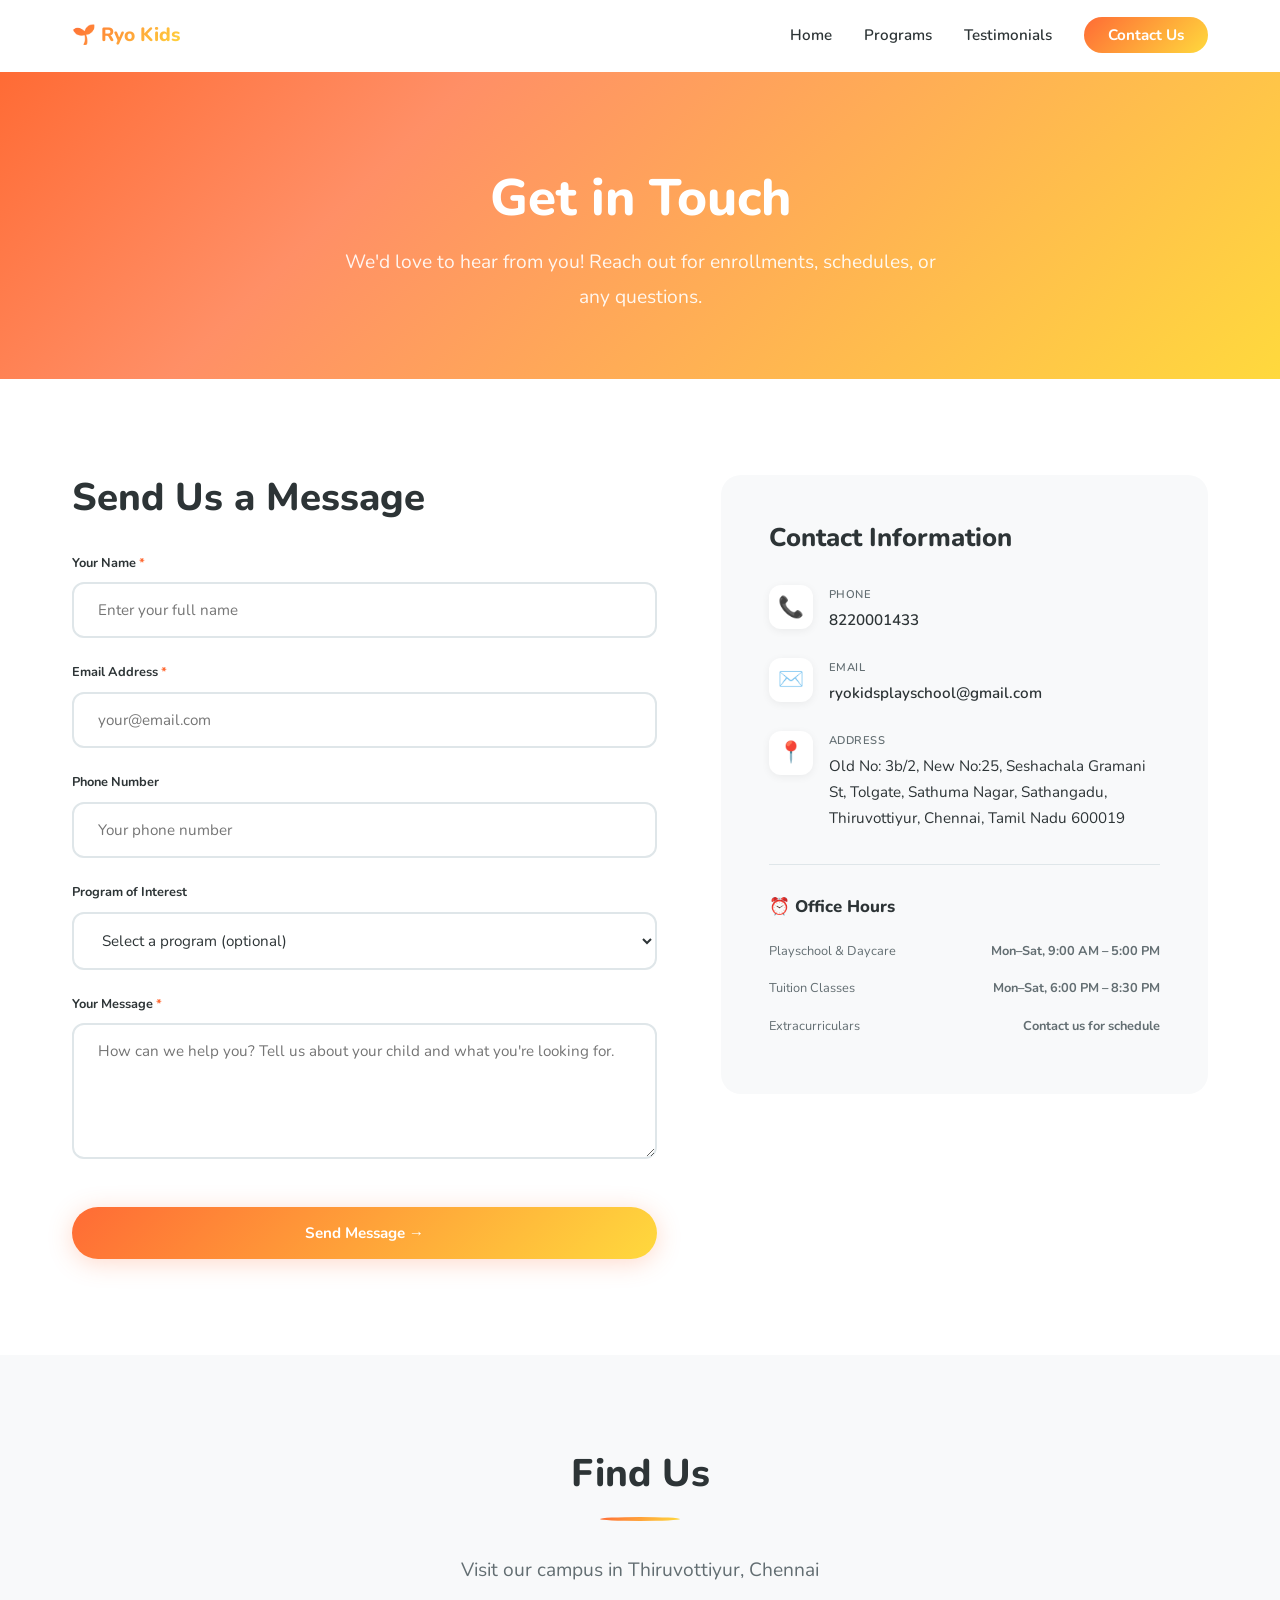
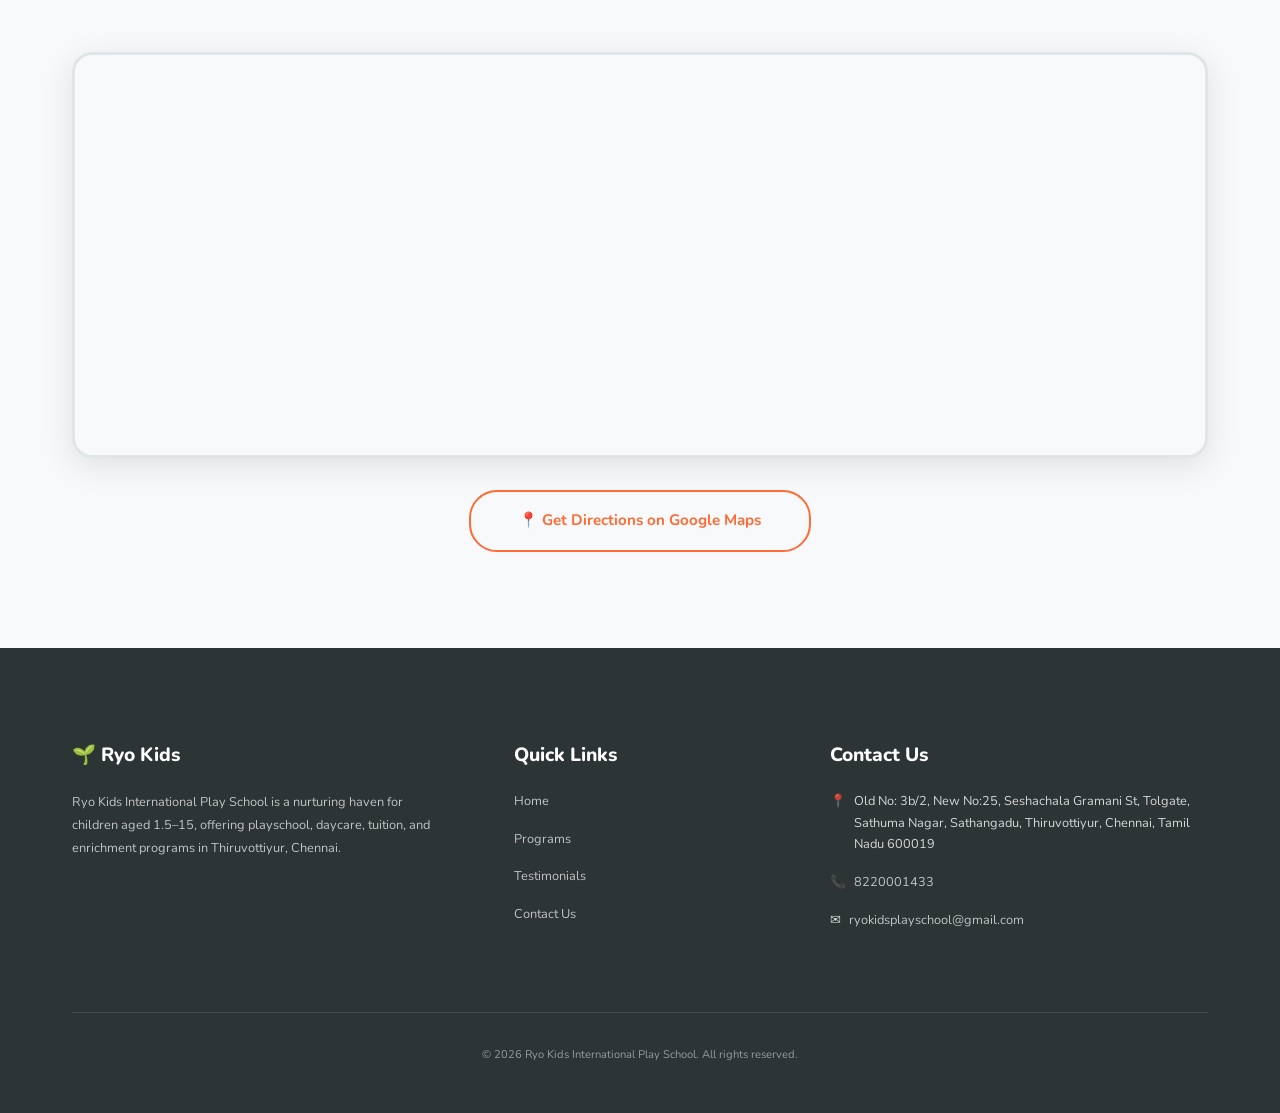
==== contact.html @ 8c4344ec "feat(phase-3): testimonials and contact pages - testimonials.html with 6 placeholder testimonial car" ====
<!DOCTYPE html>
<html lang="en">
<head>
  <meta charset="UTF-8">
  <meta name="viewport" content="width=device-width, initial-scale=1.0">
  <title>Contact Us | Ryo Kids International Play School</title>
  <meta name="description" content="Contact Ryo Kids International Play School for enrollments, fees, and schedules. Visit us at Thiruvottiyur, Chennai or call 8220001433.">
  <meta name="keywords" content="contact Ryo Kids, playschool enrollment Chennai, daycare admission Thiruvottiyur, kids program enquiry">
  <meta name="robots" content="index, follow">
  <link rel="canonical" href="http://ryokidsplayschool.com/contact.html">

  <!-- Open Graph -->
  <meta property="og:title" content="Contact Us | Ryo Kids International Play School">
  <meta property="og:description" content="Get in touch for enrollments, schedules, and fees. We're in Thiruvottiyur, Chennai.">
  <meta property="og:type" content="website">
  <meta property="og:url" content="http://ryokidsplayschool.com/contact.html">
  <meta property="og:image" content="http://ryokidsplayschool.com/images/playschool.png">

  <!-- Google Fonts -->
  <link rel="preconnect" href="https://fonts.googleapis.com">
  <link rel="preconnect" href="https://fonts.gstatic.com" crossorigin>
  <link href="https://fonts.googleapis.com/css2?family=Nunito:wght@400;600;700;800&display=swap" rel="stylesheet">

  <link rel="icon" type="image/x-icon" href="images/favicon.ico">
  <link rel="stylesheet" href="index.css">

  <!-- Google reCAPTCHA -->
  <script src="https://www.google.com/recaptcha/api.js" async defer></script>

  <!-- Google Analytics -->
  <script async src="https://www.googletagmanager.com/gtag/js?id=G-XXXXXXXXXX"></script>
  <script>
    window.dataLayer = window.dataLayer || [];
    function gtag(){dataLayer.push(arguments);}
    gtag('js', new Date());
    gtag('config', 'G-XXXXXXXXXX');
  </script>
</head>
<body>
  <!-- Header -->
  <header class="header" id="header">
    <nav class="nav container" aria-label="Main navigation">
      <a class="nav-logo" href="index.html">
        <span class="logo-text">🌱 Ryo Kids</span>
      </a>
      <ul class="nav-links" id="nav-links">
        <li><a href="index.html">Home</a></li>
        <li><a href="programs.html">Programs</a></li>
        <li><a href="testimonials.html">Testimonials</a></li>
        <li><a href="contact.html" class="nav-cta active">Contact Us</a></li>
      </ul>
      <button class="nav-toggle" id="nav-toggle" aria-label="Toggle navigation" aria-expanded="false">☰</button>
    </nav>
    <div class="nav-overlay" id="nav-overlay"></div>
  </header>

  <main>
    <!-- Page Hero -->
    <section class="page-hero" id="page-hero">
      <div class="container">
        <h1>Get in Touch</h1>
        <p>We'd love to hear from you! Reach out for enrollments, schedules, or any questions.</p>
      </div>
    </section>

    <!-- Contact Section -->
    <section class="section" id="contact-section">
      <div class="container">
        <div class="contact-layout">

          <!-- Contact Form -->
          <div>
            <h2 style="margin-bottom: var(--space-xl);">Send Us a Message</h2>
            <!-- Configure form action URL to your backend endpoint -->
            <form id="contact-form" class="contact-form" action="#" method="POST" novalidate>

              <div class="form-group">
                <label for="name">Your Name <span style="color: var(--color-primary);">*</span></label>
                <input type="text" id="name" name="name" required placeholder="Enter your full name" autocomplete="name">
                <span class="form-error-text">Please enter your name</span>
              </div>

              <div class="form-group">
                <label for="email">Email Address <span style="color: var(--color-primary);">*</span></label>
                <input type="email" id="email" name="email" required placeholder="your@email.com" autocomplete="email">
                <span class="form-error-text">Please enter a valid email address</span>
              </div>

              <div class="form-group">
                <label for="phone">Phone Number</label>
                <input type="tel" id="phone" name="phone" placeholder="Your phone number" autocomplete="tel">
              </div>

              <div class="form-group">
                <label for="program">Program of Interest</label>
                <select id="program" name="program">
                  <option value="">Select a program (optional)</option>
                  <option value="playschool">Playschool & Daycare</option>
                  <option value="tuition">Tuition (Grades 1–10)</option>
                  <option value="drawing">Drawing</option>
                  <option value="karate">Karate</option>
                  <option value="dance">Dance</option>
                  <option value="keyboard">Keyboard Music</option>
                  <option value="handwriting">Handwriting</option>
                  <option value="yoga">Yoga</option>
                  <option value="tenth-grade">10th Grade Special Coaching</option>
                </select>
              </div>

              <div class="form-group">
                <label for="message">Your Message <span style="color: var(--color-primary);">*</span></label>
                <textarea id="message" name="message" rows="5" required placeholder="How can we help you? Tell us about your child and what you're looking for."></textarea>
                <span class="form-error-text">Please enter your message</span>
              </div>

              <!-- Google reCAPTCHA — Replace YOUR_RECAPTCHA_SITE_KEY with your actual key -->
              <div class="g-recaptcha" data-sitekey="YOUR_RECAPTCHA_SITE_KEY"></div>

              <button type="submit" class="btn-primary" id="submit-btn" style="width: 100%; justify-content: center;">Send Message →</button>

              <!-- Success Message -->
              <div id="form-success" class="form-message success" style="display: none;">
                ✅ Thank you for reaching out! We'll get back to you within 24 hours.
              </div>

              <!-- Error Message -->
              <div id="form-error" class="form-message error" style="display: none;">
                ❌ Something went wrong. Please try again, or contact us directly at <a href="tel:8220001433">8220001433</a> or <a href="mailto:ryokidsplayschool@gmail.com">ryokidsplayschool@gmail.com</a>
              </div>
            </form>
          </div>

          <!-- Contact Info Sidebar -->
          <div>
            <div class="contact-info-card">
              <h3>Contact Information</h3>

              <div class="contact-info-item">
                <div class="contact-info-icon">📞</div>
                <div>
                  <div class="contact-info-label">Phone</div>
                  <a href="tel:8220001433">8220001433</a>
                </div>
              </div>

              <div class="contact-info-item">
                <div class="contact-info-icon">✉️</div>
                <div>
                  <div class="contact-info-label">Email</div>
                  <a href="mailto:ryokidsplayschool@gmail.com">ryokidsplayschool@gmail.com</a>
                </div>
              </div>

              <div class="contact-info-item">
                <div class="contact-info-icon">📍</div>
                <div>
                  <div class="contact-info-label">Address</div>
                  <span>Old No: 3b/2, New No:25, Seshachala Gramani St, Tolgate, Sathuma Nagar, Sathangadu, Thiruvottiyur, Chennai, Tamil Nadu 600019</span>
                </div>
              </div>

              <div class="office-hours">
                <h4>⏰ Office Hours</h4>
                <div class="office-hours-item">
                  <span>Playschool & Daycare</span>
                  <strong>Mon–Sat, 9:00 AM – 5:00 PM</strong>
                </div>
                <div class="office-hours-item">
                  <span>Tuition Classes</span>
                  <strong>Mon–Sat, 6:00 PM – 8:30 PM</strong>
                </div>
                <div class="office-hours-item">
                  <span>Extracurriculars</span>
                  <strong>Contact us for schedule</strong>
                </div>
              </div>
            </div>
          </div>

        </div>
      </div>
    </section>

    <!-- Google Map Section -->
    <section class="section section-alt" id="map-section">
      <div class="container">
        <h2 class="section-title">Find Us</h2>
        <p class="section-subtitle">Visit our campus in Thiruvottiyur, Chennai</p>

        <div class="map-container">
          <iframe
            src="https://www.google.com/maps/embed?pb=!1m18!1m12!1m3!1d3885.2!2d80.3!3d13.15!2m3!1f0!2f0!3f0!3m2!1i1024!2i768!4f13.1!3m3!1m2!1s0x0%3A0x0!2sSeshachala+Gramani+St%2C+Sathangadu%2C+Thiruvottiyur%2C+Chennai%2C+Tamil+Nadu+600019!5e0!3m2!1sen!2sin!4v1"
            width="100%"
            height="400"
            style="border:0;"
            allowfullscreen=""
            loading="lazy"
            referrerpolicy="no-referrer-when-downgrade"
            title="Ryo Kids International Play School Location"
          ></iframe>
        </div>

        <div class="text-center" style="margin-top: var(--space-xl);">
          <a class="btn-secondary" href="https://www.google.com/maps/search/Old+No+3b+2+New+No+25+Seshachala+Gramani+St+Tolgate+Sathuma+Nagar+Sathangadu+Thiruvottiyur+Chennai+Tamil+Nadu+600019" target="_blank" rel="noopener noreferrer" id="map-directions-link">
            📍 Get Directions on Google Maps
          </a>
        </div>
      </div>
    </section>
  </main>

  <!-- Footer -->
  <footer class="footer" id="footer">
    <div class="container">
      <div class="footer-grid">
        <div>
          <h4>🌱 Ryo Kids</h4>
          <p>Ryo Kids International Play School is a nurturing haven for children aged 1.5–15, offering playschool, daycare, tuition, and enrichment programs in Thiruvottiyur, Chennai.</p>
        </div>
        <div>
          <h4>Quick Links</h4>
          <div class="footer-links">
            <a href="index.html">Home</a>
            <a href="programs.html">Programs</a>
            <a href="testimonials.html">Testimonials</a>
            <a href="contact.html">Contact Us</a>
          </div>
        </div>
        <div>
          <h4>Contact Us</h4>
          <div class="footer-contact-item"><span>📍</span><span>Old No: 3b/2, New No:25, Seshachala Gramani St, Tolgate, Sathuma Nagar, Sathangadu, Thiruvottiyur, Chennai, Tamil Nadu 600019</span></div>
          <div class="footer-contact-item"><span>📞</span><a href="tel:8220001433">8220001433</a></div>
          <div class="footer-contact-item"><span>✉</span><a href="mailto:ryokidsplayschool@gmail.com">ryokidsplayschool@gmail.com</a></div>
        </div>
      </div>
      <div class="footer-bottom">
        <p>© 2026 Ryo Kids International Play School. All rights reserved.</p>
      </div>
    </div>
  </footer>

  <button class="back-to-top" id="back-to-top" aria-label="Back to top">↑</button>
  <script src="script.js"></script>
</body>
</html>
---- index.css ----
/* ============================================
   RYO KIDS INTERNATIONAL PLAY SCHOOL
   Design System & Global Styles
   ============================================ */

/* ---------- CSS Reset ---------- */
*, *::before, *::after {
  box-sizing: border-box;
  margin: 0;
  padding: 0;
}

html {
  scroll-behavior: smooth;
  scroll-padding-top: 80px;
}

/* ---------- Design Tokens ---------- */
:root {
  /* Primary Colors */
  --color-primary: #FF6B35;
  --color-primary-dark: #E55A2B;
  --color-primary-light: #FF8F66;
  --color-secondary: #4ECDC4;
  --color-secondary-dark: #3DBDB5;
  --color-secondary-light: #7EDDD7;
  --color-accent: #7B68EE;
  --color-accent-light: #9D8FF2;

  /* Supporting Colors */
  --color-yellow: #FFD93D;
  --color-yellow-light: #FFF3B0;
  --color-green: #2ECC71;
  --color-green-light: #A3E4C1;
  --color-pink: #FF6B8A;
  --color-pink-light: #FFB3C6;

  /* Neutrals */
  --color-dark: #2D3436;
  --color-dark-soft: #636E72;
  --color-gray: #B2BEC3;
  --color-gray-light: #DFE6E9;
  --color-light: #F8F9FA;
  --color-white: #FFFFFF;

  /* Gradients */
  --gradient-primary: linear-gradient(135deg, #FF6B35 0%, #FFD93D 100%);
  --gradient-secondary: linear-gradient(135deg, #4ECDC4 0%, #7B68EE 100%);
  --gradient-hero: linear-gradient(135deg, #FF6B35 0%, #FF8F66 30%, #FFD93D 100%);
  --gradient-cta: linear-gradient(135deg, #4ECDC4 0%, #2ECC71 100%);
  --gradient-dark: linear-gradient(135deg, #2D3436 0%, #636E72 100%);

  /* Typography */
  --font-primary: 'Nunito', sans-serif;
  --fs-xs: clamp(0.7rem, 0.8vw, 0.8rem);
  --fs-sm: clamp(0.8rem, 0.9vw, 0.9rem);
  --fs-base: clamp(0.95rem, 1vw, 1.05rem);
  --fs-md: clamp(1.05rem, 1.15vw, 1.15rem);
  --fs-lg: clamp(1.2rem, 1.5vw, 1.35rem);
  --fs-xl: clamp(1.4rem, 2vw, 1.75rem);
  --fs-2xl: clamp(1.75rem, 2.5vw, 2.25rem);
  --fs-3xl: clamp(2rem, 3vw, 2.75rem);
  --fs-4xl: clamp(2.5rem, 4vw, 3.5rem);

  /* Spacing */
  --space-xs: 0.25rem;
  --space-sm: 0.5rem;
  --space-md: 1rem;
  --space-lg: 1.5rem;
  --space-xl: 2rem;
  --space-2xl: 3rem;
  --space-3xl: 4rem;
  --space-4xl: 6rem;

  /* Border Radius */
  --radius-sm: 6px;
  --radius-md: 12px;
  --radius-lg: 20px;
  --radius-xl: 28px;
  --radius-full: 50%;

  /* Shadows */
  --shadow-sm: 0 2px 8px rgba(0,0,0,0.06);
  --shadow-md: 0 4px 16px rgba(0,0,0,0.08);
  --shadow-lg: 0 8px 32px rgba(0,0,0,0.1);
  --shadow-xl: 0 16px 48px rgba(0,0,0,0.12);
  --shadow-glow: 0 4px 24px rgba(255,107,53,0.25);

  /* Transitions */
  --transition-fast: 0.2s ease;
  --transition-normal: 0.3s ease;
  --transition-slow: 0.5s ease;
  --transition-bounce: 0.4s cubic-bezier(0.34, 1.56, 0.64, 1);

  /* Layout */
  --max-width: 1200px;
  --header-height: 72px;
}

/* ---------- Base Styles ---------- */
body {
  font-family: var(--font-primary);
  font-size: var(--fs-base);
  color: var(--color-dark);
  background-color: var(--color-white);
  line-height: 1.7;
  -webkit-font-smoothing: antialiased;
  -moz-osx-font-smoothing: grayscale;
  overflow-x: hidden;
}

h1, h2, h3, h4, h5, h6 {
  font-weight: 800;
  line-height: 1.2;
  color: var(--color-dark);
  margin-bottom: var(--space-md);
}

h1 { font-size: var(--fs-4xl); }
h2 { font-size: var(--fs-3xl); }
h3 { font-size: var(--fs-2xl); }
h4 { font-size: var(--fs-xl); }
h5 { font-size: var(--fs-lg); }
h6 { font-size: var(--fs-md); }

p {
  margin-bottom: var(--space-md);
  color: var(--color-dark-soft);
  line-height: 1.8;
}

a {
  color: var(--color-primary);
  text-decoration: none;
  transition: color var(--transition-fast);
}

a:hover {
  color: var(--color-primary-dark);
}

img {
  max-width: 100%;
  height: auto;
  display: block;
}

ul, ol {
  list-style: none;
}

/* ---------- Layout Utilities ---------- */
.container {
  max-width: var(--max-width);
  margin: 0 auto;
  padding: 0 var(--space-xl);
}

.section {
  padding: var(--space-4xl) 0;
}

.section-alt {
  background-color: var(--color-light);
}

.grid {
  display: grid;
  gap: var(--space-xl);
}

.flex-center {
  display: flex;
  align-items: center;
  justify-content: center;
}

.flex-between {
  display: flex;
  align-items: center;
  justify-content: space-between;
}

.flex-column {
  display: flex;
  flex-direction: column;
}

.text-center {
  text-align: center;
}

/* ---------- Section Title ---------- */
.section-title {
  font-size: var(--fs-3xl);
  text-align: center;
  margin-bottom: var(--space-3xl);
  position: relative;
  padding-bottom: var(--space-lg);
}

.section-title::after {
  content: '';
  position: absolute;
  bottom: 0;
  left: 50%;
  transform: translateX(-50%);
  width: 80px;
  height: 4px;
  background: var(--gradient-primary);
  border-radius: var(--radius-full);
}

.section-subtitle {
  text-align: center;
  font-size: var(--fs-lg);
  color: var(--color-dark-soft);
  max-width: 600px;
  margin: calc(-1 * var(--space-xl)) auto var(--space-3xl);
}

/* ---------- Buttons ---------- */
.btn-primary {
  display: inline-flex;
  align-items: center;
  gap: var(--space-sm);
  padding: var(--space-md) var(--space-2xl);
  background: var(--gradient-primary);
  color: var(--color-white);
  font-family: var(--font-primary);
  font-size: var(--fs-base);
  font-weight: 700;
  border: none;
  border-radius: var(--radius-xl);
  cursor: pointer;
  transition: all var(--transition-normal);
  box-shadow: var(--shadow-glow);
  text-decoration: none;
}

.btn-primary:hover {
  transform: translateY(-2px);
  box-shadow: 0 8px 32px rgba(255,107,53,0.35);
  color: var(--color-white);
}

.btn-primary:active {
  transform: translateY(0);
}

.btn-secondary {
  display: inline-flex;
  align-items: center;
  gap: var(--space-sm);
  padding: var(--space-md) var(--space-2xl);
  background: transparent;
  color: var(--color-primary);
  font-family: var(--font-primary);
  font-size: var(--fs-base);
  font-weight: 700;
  border: 2px solid var(--color-primary);
  border-radius: var(--radius-xl);
  cursor: pointer;
  transition: all var(--transition-normal);
  text-decoration: none;
}

.btn-secondary:hover {
  background: var(--color-primary);
  color: var(--color-white);
  transform: translateY(-2px);
}

.btn-white {
  display: inline-flex;
  align-items: center;
  gap: var(--space-sm);
  padding: var(--space-md) var(--space-2xl);
  background: var(--color-white);
  color: var(--color-primary);
  font-family: var(--font-primary);
  font-size: var(--fs-base);
  font-weight: 700;
  border: none;
  border-radius: var(--radius-xl);
  cursor: pointer;
  transition: all var(--transition-normal);
  box-shadow: var(--shadow-md);
  text-decoration: none;
}

.btn-white:hover {
  transform: translateY(-2px);
  box-shadow: var(--shadow-lg);
  color: var(--color-primary-dark);
}

/* ---------- Cards ---------- */
.card {
  background: var(--color-white);
  border-radius: var(--radius-lg);
  box-shadow: var(--shadow-md);
  overflow: hidden;
  transition: all var(--transition-normal);
}

.card:hover {
  transform: translateY(-6px);
  box-shadow: var(--shadow-xl);
}

/* ---------- Header / Navbar ---------- */
.header {
  position: fixed;
  top: 0;
  left: 0;
  right: 0;
  height: var(--header-height);
  background: rgba(255,255,255,0.95);
  backdrop-filter: blur(12px);
  -webkit-backdrop-filter: blur(12px);
  z-index: 1000;
  transition: all var(--transition-normal);
  border-bottom: 1px solid transparent;
}

.header.scrolled {
  background: rgba(255,255,255,0.98);
  border-bottom: 1px solid var(--color-gray-light);
  box-shadow: var(--shadow-sm);
}

.nav {
  display: flex;
  align-items: center;
  justify-content: space-between;
  height: 100%;
}

.nav-logo {
  font-size: var(--fs-lg);
  font-weight: 800;
  color: var(--color-dark);
  text-decoration: none;
  display: flex;
  align-items: center;
  gap: var(--space-sm);
  transition: color var(--transition-fast);
}

.nav-logo:hover {
  color: var(--color-primary);
}

.nav-logo img {
  height: 44px;
  width: auto;
}

.nav-logo .logo-text {
  background: var(--gradient-primary);
  -webkit-background-clip: text;
  -webkit-text-fill-color: transparent;
  background-clip: text;
}

.nav-links {
  display: flex;
  align-items: center;
  gap: var(--space-xl);
}

.nav-links a {
  font-size: var(--fs-base);
  font-weight: 600;
  color: var(--color-dark);
  text-decoration: none;
  position: relative;
  padding: var(--space-xs) 0;
  transition: color var(--transition-fast);
}

.nav-links a::after {
  content: '';
  position: absolute;
  bottom: -2px;
  left: 0;
  width: 0;
  height: 3px;
  background: var(--gradient-primary);
  border-radius: var(--radius-full);
  transition: width var(--transition-normal);
}

.nav-links a:hover,
.nav-links a.active {
  color: var(--color-primary);
}

.nav-links a:hover::after,
.nav-links a.active::after {
  width: 100%;
}

.nav-cta {
  padding: var(--space-sm) var(--space-lg) !important;
  background: var(--gradient-primary);
  color: var(--color-white) !important;
  border-radius: var(--radius-xl);
  font-weight: 700 !important;
}

.nav-cta::after {
  display: none !important;
}

.nav-cta:hover {
  color: var(--color-white) !important;
  transform: translateY(-1px);
  box-shadow: var(--shadow-glow);
}

.nav-toggle {
  display: none;
  background: none;
  border: none;
  font-size: 1.8rem;
  color: var(--color-dark);
  cursor: pointer;
  padding: var(--space-sm);
  line-height: 1;
  z-index: 1001;
}

/* ---------- Hero Section ---------- */
.hero {
  margin-top: var(--header-height);
  min-height: 85vh;
  display: flex;
  align-items: center;
  position: relative;
  overflow: hidden;
  background: var(--gradient-hero);
}

.hero::before {
  content: '';
  position: absolute;
  top: -50%;
  right: -20%;
  width: 600px;
  height: 600px;
  border-radius: 50%;
  background: rgba(255,255,255,0.1);
  animation: float 8s ease-in-out infinite;
}

.hero::after {
  content: '';
  position: absolute;
  bottom: -30%;
  left: -10%;
  width: 400px;
  height: 400px;
  border-radius: 50%;
  background: rgba(255,255,255,0.08);
  animation: float 6s ease-in-out infinite reverse;
}

.hero-content {
  position: relative;
  z-index: 1;
  text-align: center;
  padding: var(--space-4xl) 0;
}

.hero h1 {
  color: var(--color-white);
  margin-bottom: var(--space-lg);
  text-shadow: 0 2px 8px rgba(0,0,0,0.1);
}

.hero p {
  color: rgba(255,255,255,0.9);
  font-size: var(--fs-lg);
  max-width: 700px;
  margin: 0 auto var(--space-2xl);
}

.hero-buttons {
  display: flex;
  gap: var(--space-lg);
  justify-content: center;
  flex-wrap: wrap;
}

/* ---------- Programs Grid (Homepage) ---------- */
.programs-grid {
  display: grid;
  grid-template-columns: repeat(3, 1fr);
  gap: var(--space-xl);
}

.program-card {
  text-decoration: none;
  color: inherit;
  display: flex;
  flex-direction: column;
}

.program-card:hover {
  color: inherit;
}

.program-card img {
  width: 100%;
  height: 220px;
  object-fit: cover;
  transition: transform var(--transition-normal);
}

.program-card:hover img {
  transform: scale(1.05);
}

.program-card-content {
  padding: var(--space-lg);
  flex: 1;
  display: flex;
  flex-direction: column;
}

.program-card h3 {
  font-size: var(--fs-lg);
  margin-bottom: var(--space-sm);
  color: var(--color-dark);
}

.program-card p {
  font-size: var(--fs-sm);
  color: var(--color-dark-soft);
  flex: 1;
}

.card-link {
  color: var(--color-primary);
  font-weight: 700;
  font-size: var(--fs-sm);
  display: inline-flex;
  align-items: center;
  gap: var(--space-xs);
  margin-top: var(--space-md);
  transition: gap var(--transition-fast);
}

.program-card:hover .card-link {
  gap: var(--space-sm);
}

/* ---------- Programs Page - Alternating Sections ---------- */
.program-section {
  display: grid;
  grid-template-columns: 1fr 1fr;
  gap: var(--space-3xl);
  align-items: center;
  padding: var(--space-4xl) 0;
}

.program-section:nth-child(even) .program-section-image {
  order: 2;
}

.program-section:nth-child(even) .program-section-content {
  order: 1;
}

.program-section-image {
  border-radius: var(--radius-lg);
  overflow: hidden;
  box-shadow: var(--shadow-lg);
  position: relative;
}

.program-section-image img {
  width: 100%;
  height: 400px;
  object-fit: cover;
  transition: transform var(--transition-slow);
}

.program-section:hover .program-section-image img {
  transform: scale(1.03);
}

.program-section-image::after {
  content: '';
  position: absolute;
  inset: 0;
  background: linear-gradient(to bottom, transparent 60%, rgba(0,0,0,0.15));
  pointer-events: none;
}

.program-section-content h2 {
  font-size: var(--fs-2xl);
  margin-bottom: var(--space-md);
  color: var(--color-dark);
}

.program-section-content .program-meta {
  display: flex;
  flex-wrap: wrap;
  gap: var(--space-md);
  margin-bottom: var(--space-lg);
}

.program-meta-item {
  display: inline-flex;
  align-items: center;
  gap: var(--space-xs);
  padding: var(--space-xs) var(--space-md);
  background: var(--color-light);
  border-radius: var(--radius-xl);
  font-size: var(--fs-sm);
  font-weight: 600;
  color: var(--color-dark-soft);
}

.program-section-content p {
  font-size: var(--fs-base);
  line-height: 1.8;
  color: var(--color-dark-soft);
  margin-bottom: var(--space-lg);
}

.program-section-content .btn-primary {
  align-self: flex-start;
}

/* Program section divider */
.program-section + .program-section {
  border-top: 1px solid var(--color-gray-light);
}

/* ---------- Quick Nav (Programs Page) ---------- */
.quick-nav {
  position: sticky;
  top: var(--header-height);
  background: var(--color-white);
  border-bottom: 1px solid var(--color-gray-light);
  z-index: 99;
  overflow-x: auto;
  -webkit-overflow-scrolling: touch;
  scrollbar-width: none;
}

.quick-nav::-webkit-scrollbar {
  display: none;
}

.quick-nav-links {
  display: flex;
  gap: var(--space-xs);
  padding: var(--space-md) var(--space-xl);
  max-width: var(--max-width);
  margin: 0 auto;
  white-space: nowrap;
}

.quick-nav-links a {
  padding: var(--space-sm) var(--space-lg);
  border-radius: var(--radius-xl);
  font-size: var(--fs-sm);
  font-weight: 600;
  color: var(--color-dark-soft);
  text-decoration: none;
  transition: all var(--transition-fast);
  flex-shrink: 0;
}

.quick-nav-links a:hover,
.quick-nav-links a.active {
  background: var(--color-primary);
  color: var(--color-white);
}

/* ---------- Testimonials Grid ---------- */
.testimonials-grid {
  display: grid;
  grid-template-columns: repeat(3, 1fr);
  gap: var(--space-xl);
}

.testimonial-card {
  padding: var(--space-2xl);
  position: relative;
  border-left: 4px solid var(--color-primary);
}

.testimonial-card:nth-child(2) { border-left-color: var(--color-secondary); }
.testimonial-card:nth-child(3) { border-left-color: var(--color-accent); }
.testimonial-card:nth-child(4) { border-left-color: var(--color-green); }
.testimonial-card:nth-child(5) { border-left-color: var(--color-yellow); }
.testimonial-card:nth-child(6) { border-left-color: var(--color-pink); }

.testimonial-quote-mark {
  font-size: 4rem;
  line-height: 1;
  color: var(--color-gray-light);
  font-family: Georgia, serif;
  margin-bottom: var(--space-sm);
}

.testimonial-stars {
  color: var(--color-yellow);
  font-size: var(--fs-lg);
  margin-bottom: var(--space-md);
  letter-spacing: 2px;
}

.testimonial-text {
  font-size: var(--fs-base);
  line-height: 1.8;
  color: var(--color-dark-soft);
  font-style: italic;
  margin-bottom: var(--space-lg);
}

.testimonial-author {
  display: flex;
  align-items: center;
  gap: var(--space-md);
}

.testimonial-avatar {
  width: 48px;
  height: 48px;
  border-radius: var(--radius-full);
  display: flex;
  align-items: center;
  justify-content: center;
  font-weight: 800;
  font-size: var(--fs-sm);
  color: var(--color-white);
  flex-shrink: 0;
}

.testimonial-card:nth-child(1) .testimonial-avatar { background: var(--color-primary); }
.testimonial-card:nth-child(2) .testimonial-avatar { background: var(--color-secondary); }
.testimonial-card:nth-child(3) .testimonial-avatar { background: var(--color-accent); }
.testimonial-card:nth-child(4) .testimonial-avatar { background: var(--color-green); }
.testimonial-card:nth-child(5) .testimonial-avatar { background: var(--color-yellow); color: var(--color-dark); }
.testimonial-card:nth-child(6) .testimonial-avatar { background: var(--color-pink); }

.testimonial-name {
  font-weight: 700;
  color: var(--color-dark);
  font-size: var(--fs-base);
}

.testimonial-context {
  font-size: var(--fs-sm);
  color: var(--color-dark-soft);
}

/* ---------- Contact Page ---------- */
.contact-layout {
  display: grid;
  grid-template-columns: 1.2fr 1fr;
  gap: var(--space-3xl);
}

.contact-form {
  display: flex;
  flex-direction: column;
  gap: var(--space-lg);
}

.form-group {
  display: flex;
  flex-direction: column;
  gap: var(--space-sm);
}

.form-group label {
  font-weight: 700;
  font-size: var(--fs-sm);
  color: var(--color-dark);
}

.form-group input,
.form-group textarea,
.form-group select {
  padding: var(--space-md) var(--space-lg);
  border: 2px solid var(--color-gray-light);
  border-radius: var(--radius-md);
  font-family: var(--font-primary);
  font-size: var(--fs-base);
  color: var(--color-dark);
  transition: border-color var(--transition-fast), box-shadow var(--transition-fast);
  background: var(--color-white);
  width: 100%;
}

.form-group input:focus,
.form-group textarea:focus,
.form-group select:focus {
  outline: none;
  border-color: var(--color-primary);
  box-shadow: 0 0 0 4px rgba(255,107,53,0.1);
}

.form-group input.error,
.form-group textarea.error {
  border-color: #e74c3c;
  box-shadow: 0 0 0 4px rgba(231,76,60,0.1);
}

.form-error-text {
  font-size: var(--fs-xs);
  color: #e74c3c;
  display: none;
}

.form-group input.error ~ .form-error-text,
.form-group textarea.error ~ .form-error-text {
  display: block;
}

.form-message {
  padding: var(--space-md) var(--space-lg);
  border-radius: var(--radius-md);
  font-weight: 600;
  font-size: var(--fs-sm);
}

.form-message.success {
  background: var(--color-green-light);
  color: #1a7a42;
  border: 1px solid var(--color-green);
}

.form-message.error {
  background: #ffeaea;
  color: #c0392b;
  border: 1px solid #e74c3c;
}

/* Contact Info Sidebar */
.contact-info-card {
  background: var(--color-light);
  border-radius: var(--radius-lg);
  padding: var(--space-2xl);
}

.contact-info-card h3 {
  font-size: var(--fs-xl);
  margin-bottom: var(--space-xl);
}

.contact-info-item {
  display: flex;
  align-items: flex-start;
  gap: var(--space-md);
  margin-bottom: var(--space-lg);
}

.contact-info-icon {
  width: 44px;
  height: 44px;
  border-radius: var(--radius-md);
  display: flex;
  align-items: center;
  justify-content: center;
  font-size: 1.3rem;
  flex-shrink: 0;
  background: var(--color-white);
  box-shadow: var(--shadow-sm);
}

.contact-info-item a {
  color: var(--color-dark);
  font-weight: 600;
  transition: color var(--transition-fast);
}

.contact-info-item a:hover {
  color: var(--color-primary);
}

.contact-info-label {
  font-size: var(--fs-xs);
  color: var(--color-dark-soft);
  font-weight: 600;
  text-transform: uppercase;
  letter-spacing: 0.5px;
  margin-bottom: var(--space-xs);
}

.office-hours {
  margin-top: var(--space-xl);
  padding-top: var(--space-xl);
  border-top: 1px solid var(--color-gray-light);
}

.office-hours h4 {
  font-size: var(--fs-md);
  margin-bottom: var(--space-md);
}

.office-hours-item {
  display: flex;
  justify-content: space-between;
  padding: var(--space-sm) 0;
  font-size: var(--fs-sm);
  color: var(--color-dark-soft);
}

/* Map Section */
.map-section {
  margin-top: var(--space-3xl);
}

.map-container {
  border-radius: var(--radius-lg);
  overflow: hidden;
  box-shadow: var(--shadow-lg);
  border: 3px solid var(--color-gray-light);
}

.map-container iframe {
  width: 100%;
  height: 400px;
  display: block;
}

/* ---------- Contact CTA Strip ---------- */
.contact-cta {
  background: var(--gradient-dark);
  color: var(--color-white);
  text-align: center;
}

.contact-cta h2 {
  color: var(--color-white);
  margin-bottom: var(--space-md);
}

.contact-cta p {
  color: rgba(255,255,255,0.8);
  font-size: var(--fs-lg);
  margin-bottom: var(--space-xl);
}

.contact-cta-links {
  display: flex;
  justify-content: center;
  gap: var(--space-2xl);
  margin-bottom: var(--space-xl);
  flex-wrap: wrap;
}

.contact-cta-links a {
  color: var(--color-white);
  font-size: var(--fs-lg);
  font-weight: 700;
  display: flex;
  align-items: center;
  gap: var(--space-sm);
  transition: all var(--transition-fast);
  text-decoration: none;
}

.contact-cta-links a:hover {
  color: var(--color-yellow);
  transform: translateY(-2px);
}

/* ---------- Testimonial Teaser (Homepage) ---------- */
.testimonial-teaser {
  background: var(--color-light);
}

.testimonial-teaser-grid {
  display: grid;
  grid-template-columns: repeat(3, 1fr);
  gap: var(--space-xl);
  margin-bottom: var(--space-2xl);
}

.teaser-card {
  background: var(--color-white);
  padding: var(--space-xl);
  border-radius: var(--radius-lg);
  box-shadow: var(--shadow-sm);
  text-align: center;
  transition: all var(--transition-normal);
}

.teaser-card:hover {
  box-shadow: var(--shadow-md);
  transform: translateY(-4px);
}

.teaser-card .testimonial-stars {
  margin-bottom: var(--space-md);
}

.teaser-card p {
  font-style: italic;
  font-size: var(--fs-sm);
  color: var(--color-dark-soft);
  margin-bottom: var(--space-md);
}

.teaser-card strong {
  color: var(--color-dark);
  font-size: var(--fs-sm);
}

/* ---------- Page Hero (Inner Pages) ---------- */
.page-hero {
  margin-top: var(--header-height);
  padding: var(--space-4xl) 0 var(--space-3xl);
  background: var(--gradient-hero);
  text-align: center;
}

.page-hero h1 {
  color: var(--color-white);
  margin-bottom: var(--space-md);
}

.page-hero p {
  color: rgba(255,255,255,0.9);
  font-size: var(--fs-lg);
  max-width: 600px;
  margin: 0 auto;
}

/* ---------- Footer ---------- */
.footer {
  background: var(--color-dark);
  color: rgba(255,255,255,0.8);
  padding: var(--space-4xl) 0 var(--space-xl);
}

.footer-grid {
  display: grid;
  grid-template-columns: 1.5fr 1fr 1.5fr;
  gap: var(--space-3xl);
  margin-bottom: var(--space-3xl);
}

.footer h4 {
  color: var(--color-white);
  margin-bottom: var(--space-lg);
  font-size: var(--fs-lg);
}

.footer p {
  color: rgba(255,255,255,0.7);
  font-size: var(--fs-sm);
  line-height: 1.8;
}

.footer-links {
  display: flex;
  flex-direction: column;
  gap: var(--space-md);
}

.footer-links a {
  color: rgba(255,255,255,0.7);
  font-size: var(--fs-sm);
  transition: all var(--transition-fast);
  text-decoration: none;
}

.footer-links a:hover {
  color: var(--color-primary);
  padding-left: var(--space-sm);
}

.footer-contact-item {
  display: flex;
  align-items: flex-start;
  gap: var(--space-sm);
  margin-bottom: var(--space-md);
  font-size: var(--fs-sm);
}

.footer-contact-item a {
  color: rgba(255,255,255,0.7);
  text-decoration: none;
  transition: color var(--transition-fast);
}

.footer-contact-item a:hover {
  color: var(--color-primary);
}

.footer-bottom {
  border-top: 1px solid rgba(255,255,255,0.1);
  padding-top: var(--space-xl);
  text-align: center;
}

.footer-bottom p {
  font-size: var(--fs-xs);
  color: rgba(255,255,255,0.5);
}

/* ---------- Back to Top ---------- */
.back-to-top {
  position: fixed;
  bottom: 2rem;
  right: 2rem;
  width: 48px;
  height: 48px;
  border-radius: var(--radius-full);
  background: var(--gradient-primary);
  color: var(--color-white);
  border: none;
  font-size: 1.4rem;
  cursor: pointer;
  opacity: 0;
  visibility: hidden;
  transform: translateY(20px);
  transition: all var(--transition-normal);
  box-shadow: var(--shadow-lg);
  z-index: 99;
  display: flex;
  align-items: center;
  justify-content: center;
}

.back-to-top.visible {
  opacity: 1;
  visibility: visible;
  transform: translateY(0);
}

.back-to-top:hover {
  transform: translateY(-4px);
  box-shadow: var(--shadow-xl);
}

/* ---------- Animations ---------- */
@keyframes fadeInUp {
  from {
    opacity: 0;
    transform: translateY(30px);
  }
  to {
    opacity: 1;
    transform: translateY(0);
  }
}

@keyframes float {
  0%, 100% { transform: translateY(0px); }
  50% { transform: translateY(-20px); }
}

@keyframes slideInLeft {
  from {
    opacity: 0;
    transform: translateX(-40px);
  }
  to {
    opacity: 1;
    transform: translateX(0);
  }
}

@keyframes slideInRight {
  from {
    opacity: 0;
    transform: translateX(40px);
  }
  to {
    opacity: 1;
    transform: translateX(0);
  }
}

.animate-in {
  opacity: 0;
  transform: translateY(30px);
  transition: opacity 0.6s ease, transform 0.6s ease;
}

.animate-in.visible {
  opacity: 1;
  transform: translateY(0);
}

/* ---------- Accessibility ---------- */
:focus-visible {
  outline: 3px solid var(--color-primary);
  outline-offset: 3px;
  border-radius: var(--radius-sm);
}

/* Reduced motion */
@media (prefers-reduced-motion: reduce) {
  *, *::before, *::after {
    animation-duration: 0.01ms !important;
    animation-iteration-count: 1 !important;
    transition-duration: 0.01ms !important;
    scroll-behavior: auto !important;
  }

  .animate-in {
    opacity: 1;
    transform: none;
  }
}

/* ---------- Print Styles ---------- */
@media print {
  .header, .footer, .back-to-top, .nav-toggle, .quick-nav {
    display: none !important;
  }

  body {
    color: #000;
    background: #fff;
  }

  .hero, .page-hero {
    background: #f0f0f0 !important;
    color: #000 !important;
    min-height: auto;
    padding: 2rem 0;
  }

  .hero h1, .page-hero h1 {
    color: #000;
  }

  .section {
    padding: 1rem 0;
  }
}

/* ---------- Responsive: Tablet ---------- */
@media (max-width: 1024px) {
  .programs-grid {
    grid-template-columns: repeat(2, 1fr);
  }

  .testimonials-grid {
    grid-template-columns: repeat(2, 1fr);
  }

  .testimonial-teaser-grid {
    grid-template-columns: repeat(2, 1fr);
  }

  .footer-grid {
    grid-template-columns: 1fr 1fr;
    gap: var(--space-2xl);
  }

  .contact-layout {
    grid-template-columns: 1fr;
    gap: var(--space-2xl);
  }
}

/* ---------- Responsive: Mobile ---------- */
@media (max-width: 768px) {
  :root {
    --header-height: 64px;
  }

  .container {
    padding: 0 var(--space-lg);
  }

  .section {
    padding: var(--space-3xl) 0;
  }

  /* Mobile nav */
  .nav-toggle {
    display: block;
  }

  .nav-links {
    position: fixed;
    top: 0;
    right: -100%;
    width: 75%;
    max-width: 320px;
    height: 100vh;
    background: var(--color-white);
    flex-direction: column;
    padding: calc(var(--header-height) + var(--space-xl)) var(--space-xl) var(--space-xl);
    box-shadow: -4px 0 24px rgba(0,0,0,0.15);
    transition: right var(--transition-normal);
    gap: var(--space-lg);
    z-index: 1000;
  }

  .nav-links.active {
    right: 0;
  }

  .nav-overlay {
    display: none;
    position: fixed;
    inset: 0;
    background: rgba(0,0,0,0.4);
    z-index: 999;
  }

  .nav-overlay.active {
    display: block;
  }

  /* Hero */
  .hero {
    min-height: 70vh;
  }

  .hero-buttons {
    flex-direction: column;
    align-items: center;
  }

  /* Programs grid */
  .programs-grid {
    grid-template-columns: 1fr;
  }

  /* Program sections (alternating) */
  .program-section {
    grid-template-columns: 1fr;
    gap: var(--space-xl);
  }

  .program-section:nth-child(even) .program-section-image,
  .program-section:nth-child(even) .program-section-content {
    order: unset;
  }

  .program-section-image img {
    height: 280px;
  }

  /* Testimonials */
  .testimonials-grid {
    grid-template-columns: 1fr;
  }

  .testimonial-teaser-grid {
    grid-template-columns: 1fr;
  }

  /* Footer */
  .footer-grid {
    grid-template-columns: 1fr;
    gap: var(--space-2xl);
  }

  /* Contact CTA */
  .contact-cta-links {
    flex-direction: column;
    align-items: center;
    gap: var(--space-lg);
  }

  /* Buttons */
  .btn-primary, .btn-secondary, .btn-white {
    width: 100%;
    justify-content: center;
    max-width: 300px;
  }
}

/* ---------- Responsive: Small Mobile ---------- */
@media (max-width: 400px) {
  .container {
    padding: 0 var(--space-md);
  }

  .program-section-image img {
    height: 220px;
  }

  .testimonial-card {
    padding: var(--space-lg);
  }
}
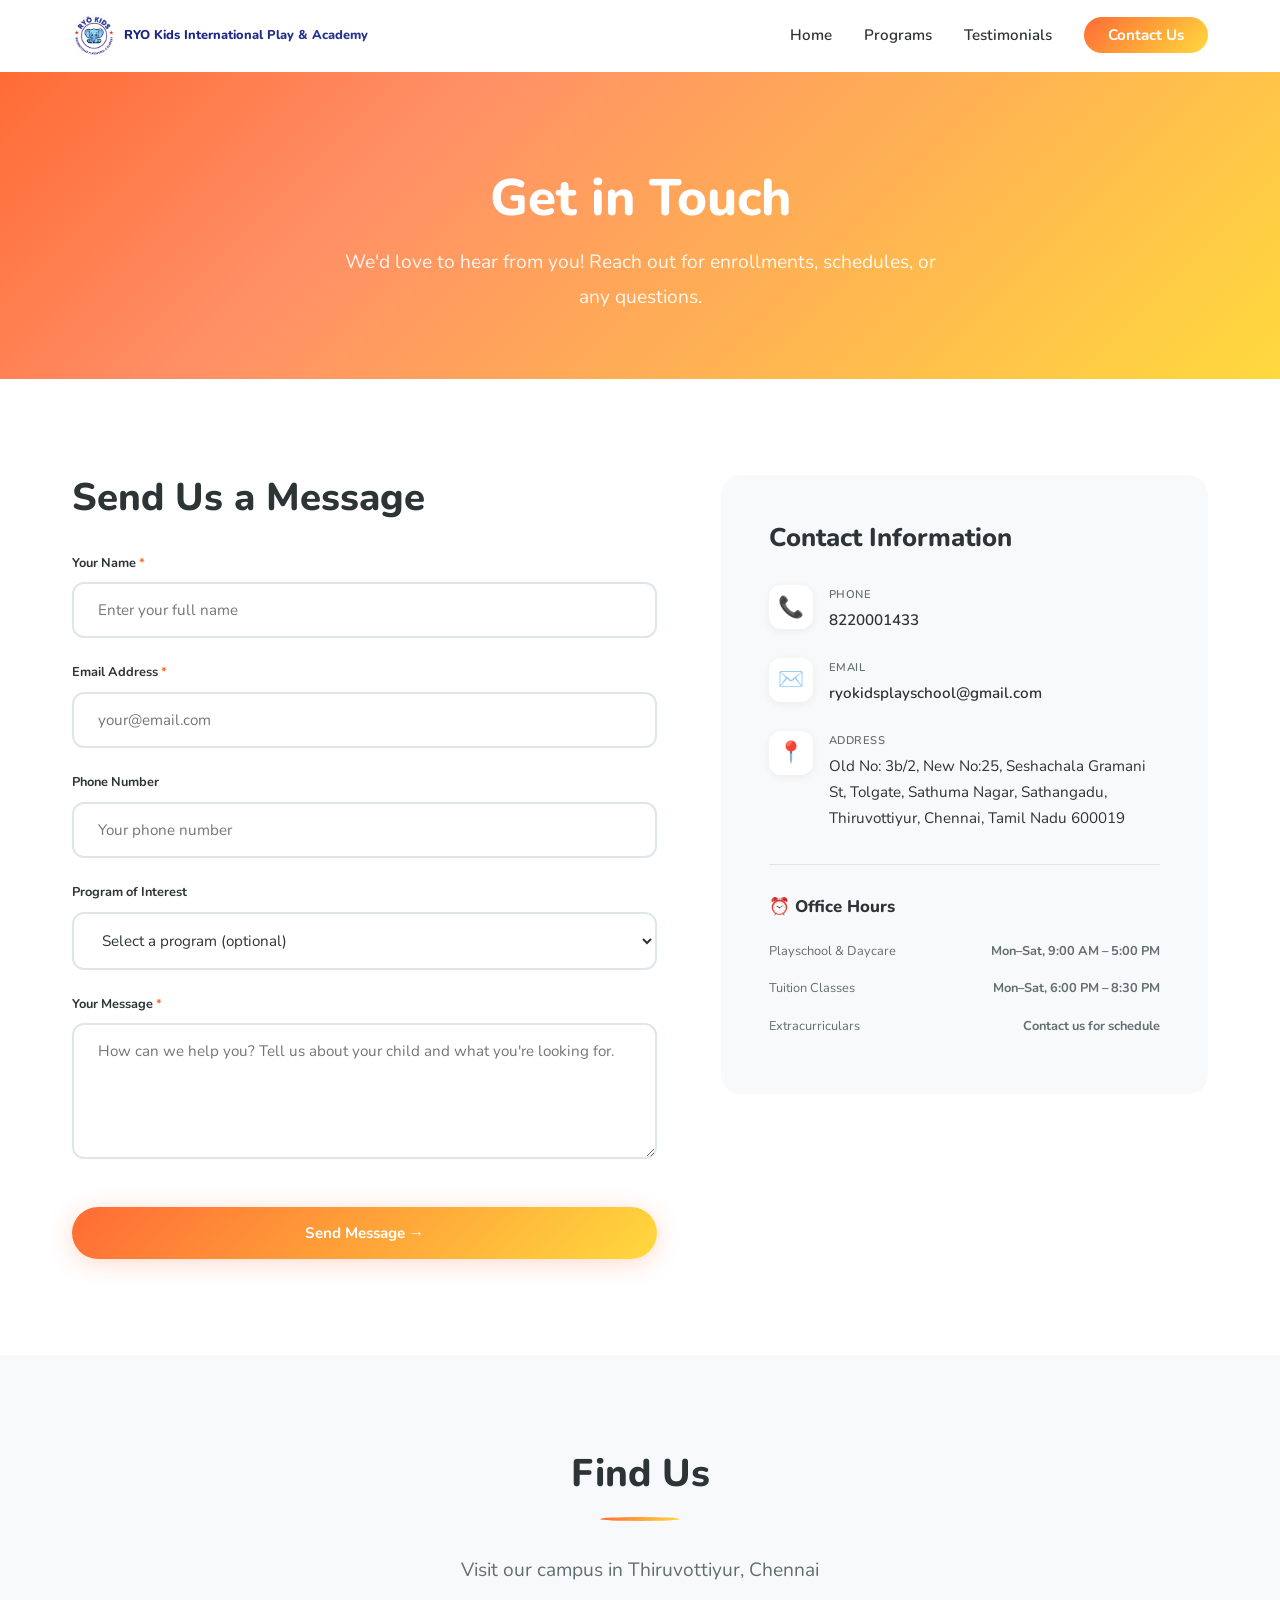
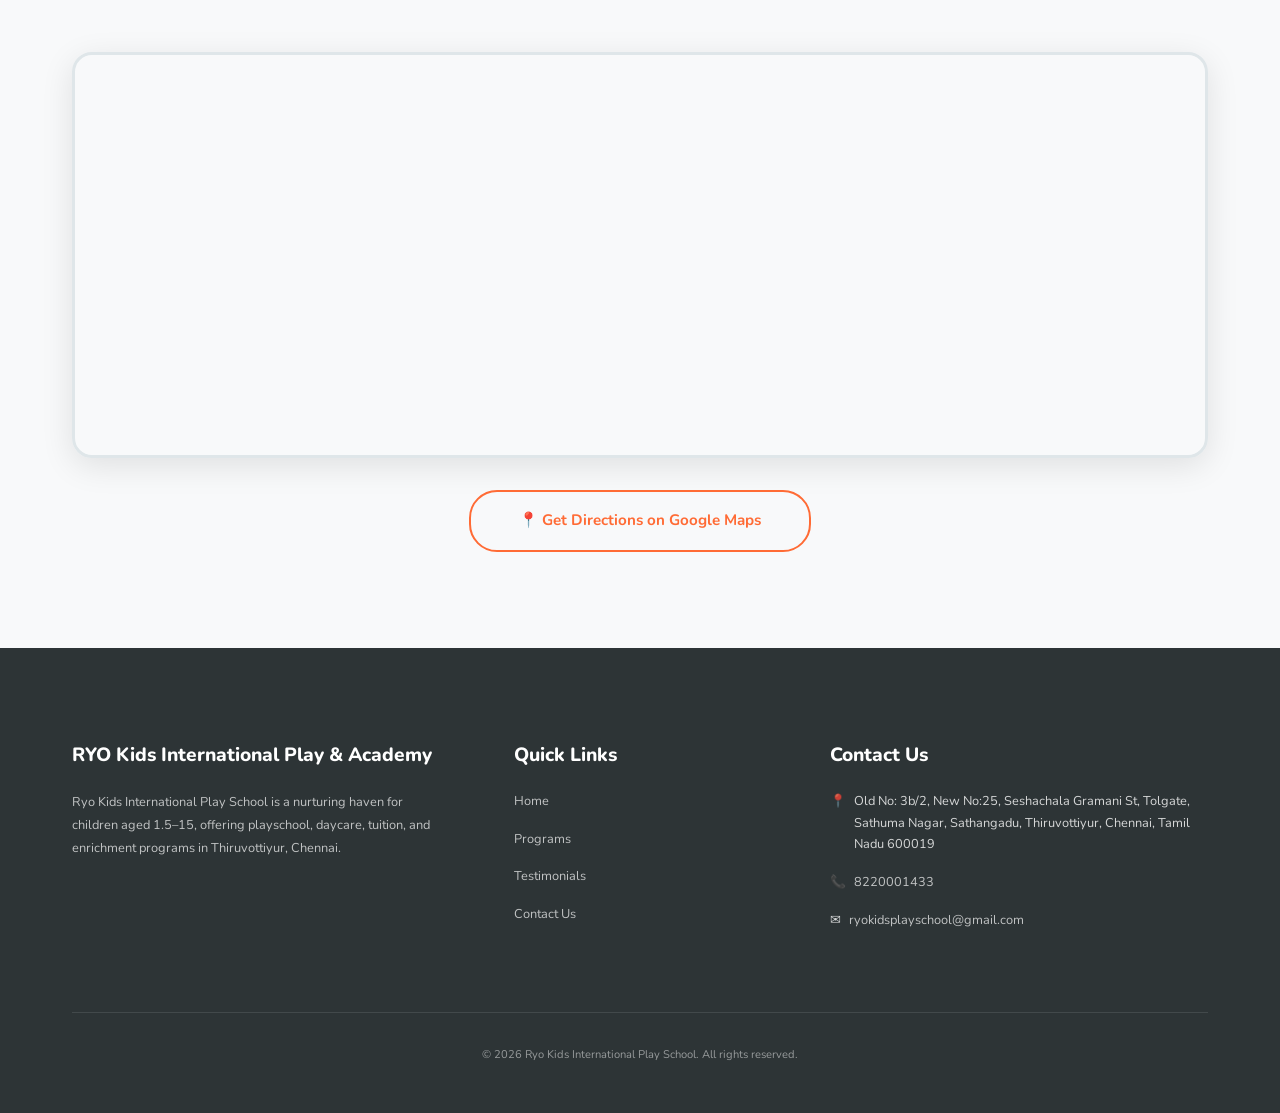
==== commit e2dbfc81: "style: add official logo and update school name to RYO Kids International Play & Academy - Added log" ====
--- a/contact.html
+++ b/contact.html
@@ -41,7 +41,7 @@
   <header class="header" id="header">
     <nav class="nav container" aria-label="Main navigation">
       <a class="nav-logo" href="index.html">
-        <span class="logo-text">🌱 Ryo Kids</span>
+        <img src="images/logo.png" alt="RYO Kids Logo" class="nav-logo-img"><span class="logo-text">RYO Kids International Play & Academy</span>
       </a>
       <ul class="nav-links" id="nav-links">
         <li><a href="index.html">Home</a></li>
@@ -214,7 +214,7 @@
     <div class="container">
       <div class="footer-grid">
         <div>
-          <h4>🌱 Ryo Kids</h4>
+          <h4>RYO Kids International Play & Academy</h4>
           <p>Ryo Kids International Play School is a nurturing haven for children aged 1.5–15, offering playschool, daycare, tuition, and enrichment programs in Thiruvottiyur, Chennai.</p>
         </div>
         <div>
--- a/index.css
+++ b/index.css
@@ -357,11 +357,21 @@
   width: auto;
 }
 
+.nav-logo-img {
+  height: 44px;
+  width: 44px;
+  border-radius: var(--radius-full);
+  object-fit: cover;
+  flex-shrink: 0;
+}
+
 .nav-logo .logo-text {
-  background: var(--gradient-primary);
+  background: linear-gradient(135deg, #1a237e 0%, #283593 100%);
   -webkit-background-clip: text;
   -webkit-text-fill-color: transparent;
   background-clip: text;
+  font-size: var(--fs-sm);
+  white-space: nowrap;
 }
 
 .nav-links {
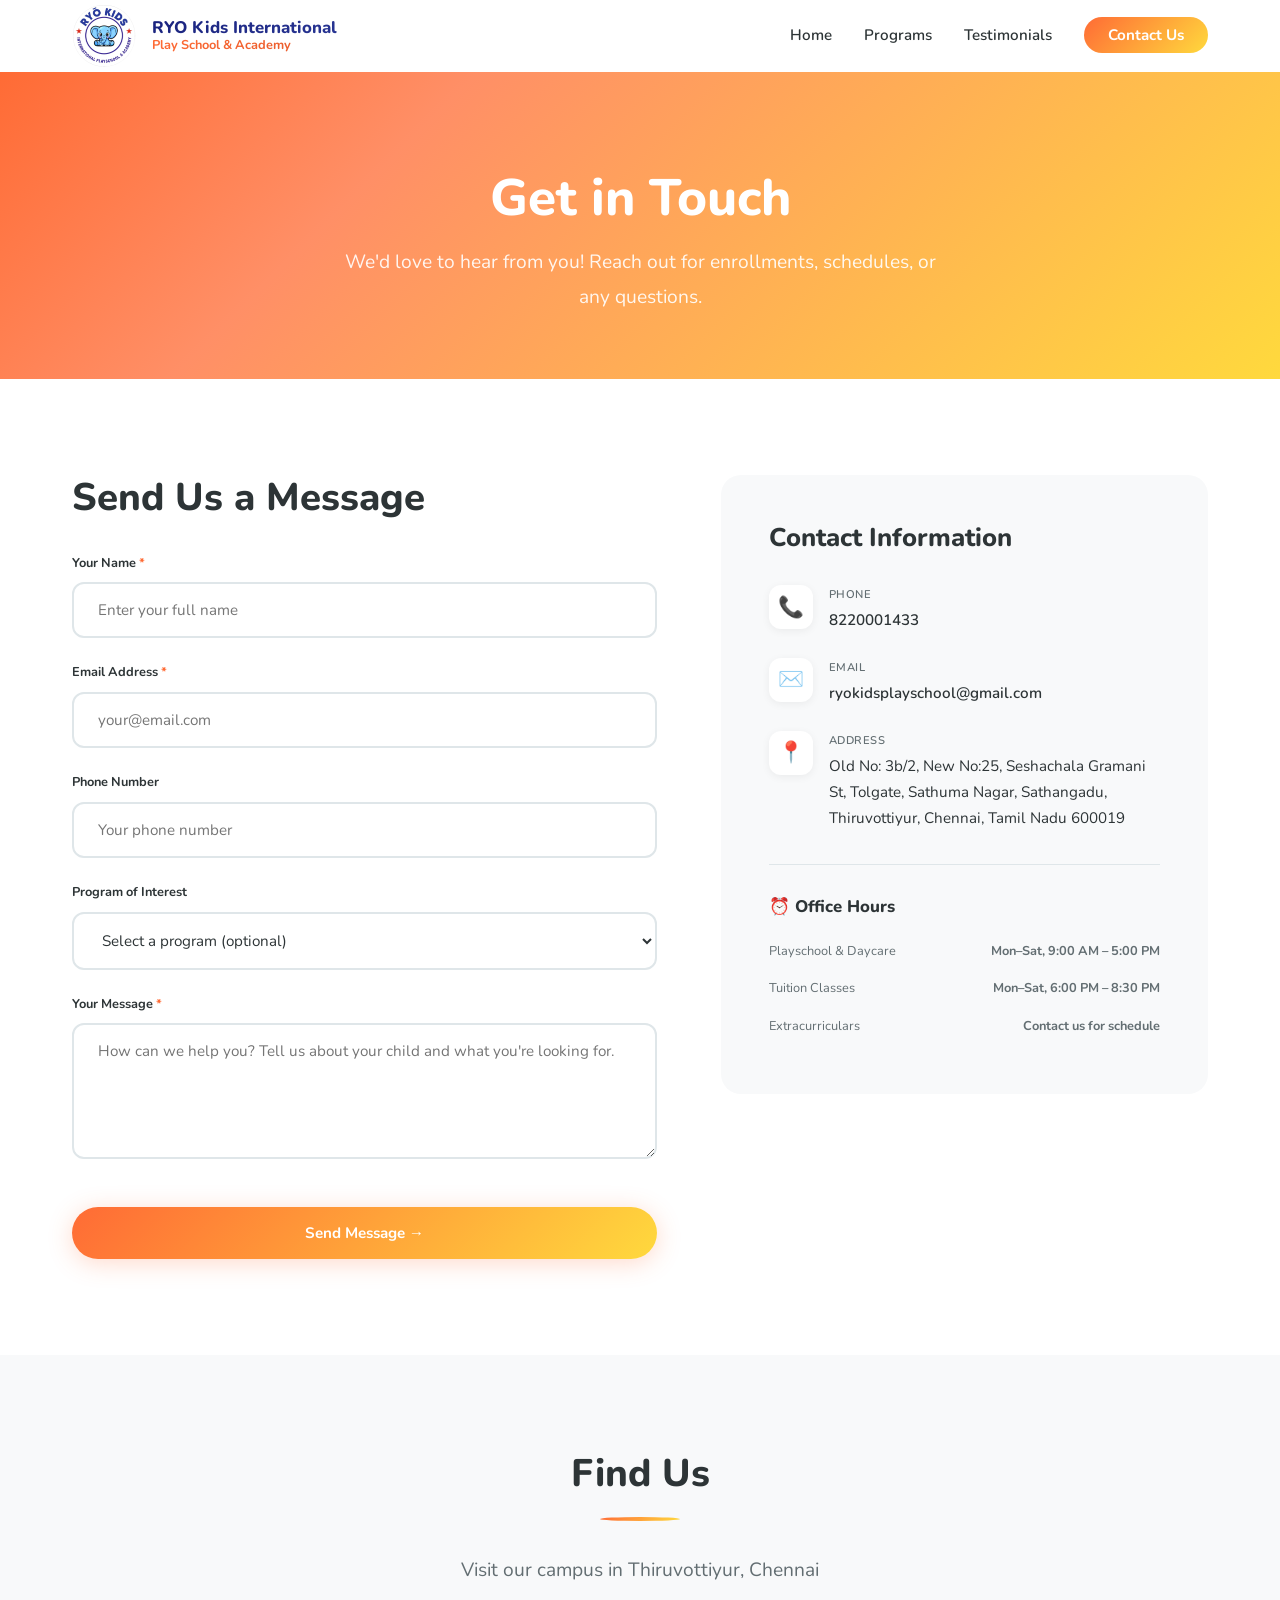
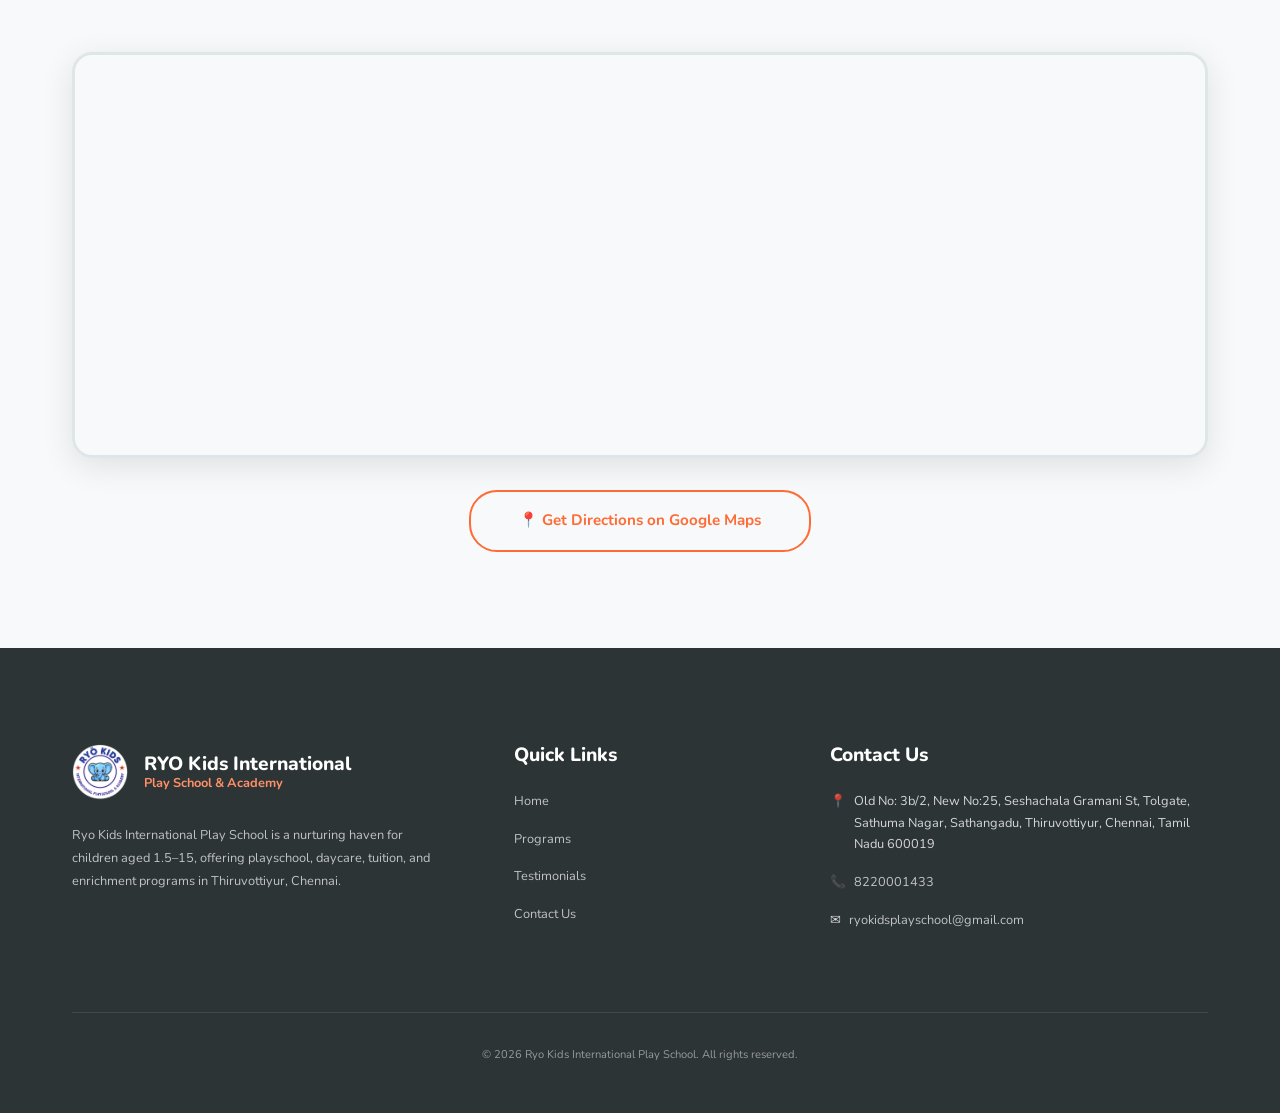
==== commit 14d1905e: "feat: Implement a two-line logo display in the navigation and footer with updated styling and respon" ====
--- a/contact.html
+++ b/contact.html
@@ -41,7 +41,7 @@
   <header class="header" id="header">
     <nav class="nav container" aria-label="Main navigation">
       <a class="nav-logo" href="index.html">
-        <img src="images/logo.png" alt="RYO Kids Logo" class="nav-logo-img"><span class="logo-text">RYO Kids International Play & Academy</span>
+        <img src="images/logo.png" alt="RYO Kids Logo" class="nav-logo-img"><span class="logo-text"><span class="logo-line1">RYO Kids International</span><span class="logo-line2">Play School & Academy</span></span>
       </a>
       <ul class="nav-links" id="nav-links">
         <li><a href="index.html">Home</a></li>
@@ -214,7 +214,13 @@
     <div class="container">
       <div class="footer-grid">
         <div>
-          <h4>RYO Kids International Play & Academy</h4>
+          <div class="footer-brand">
+            <img src="images/logo.png" alt="RYO Kids Logo">
+            <div class="footer-brand-text">
+              <span class="footer-line1">RYO Kids International</span>
+              <span class="footer-line2">Play School & Academy</span>
+            </div>
+          </div>
           <p>Ryo Kids International Play School is a nurturing haven for children aged 1.5–15, offering playschool, daycare, tuition, and enrichment programs in Thiruvottiyur, Chennai.</p>
         </div>
         <div>
--- a/index.css
+++ b/index.css
@@ -344,7 +344,7 @@
   text-decoration: none;
   display: flex;
   align-items: center;
-  gap: var(--space-sm);
+  gap: var(--space-md);
   transition: color var(--transition-fast);
 }
 
@@ -353,24 +353,41 @@
 }
 
 .nav-logo img {
-  height: 44px;
+  height: 64px;
   width: auto;
 }
 
 .nav-logo-img {
-  height: 44px;
-  width: 44px;
+  height: 64px;
+  width: 64px;
   border-radius: var(--radius-full);
   object-fit: cover;
   flex-shrink: 0;
 }
 
-.nav-logo .logo-text {
+.logo-text {
+  display: flex;
+  flex-direction: column;
+  line-height: 1.2;
+}
+
+.logo-text .logo-line1 {
   background: linear-gradient(135deg, #1a237e 0%, #283593 100%);
   -webkit-background-clip: text;
   -webkit-text-fill-color: transparent;
   background-clip: text;
-  font-size: var(--fs-sm);
+  font-size: var(--fs-md);
+  font-weight: 800;
+  white-space: nowrap;
+}
+
+.logo-text .logo-line2 {
+  background: linear-gradient(135deg, #FF6B35 0%, #E55A2B 100%);
+  -webkit-background-clip: text;
+  -webkit-text-fill-color: transparent;
+  background-clip: text;
+  font-size: var(--fs-sm);
+  font-weight: 700;
   white-space: nowrap;
 }
 
@@ -1059,6 +1076,39 @@
   grid-template-columns: 1.5fr 1fr 1.5fr;
   gap: var(--space-3xl);
   margin-bottom: var(--space-3xl);
+}
+
+.footer-brand {
+  display: flex;
+  align-items: center;
+  gap: var(--space-md);
+  margin-bottom: var(--space-lg);
+}
+
+.footer-brand img {
+  height: 56px;
+  width: 56px;
+  border-radius: var(--radius-full);
+  object-fit: cover;
+  flex-shrink: 0;
+}
+
+.footer-brand-text {
+  display: flex;
+  flex-direction: column;
+  line-height: 1.2;
+}
+
+.footer-brand-text .footer-line1 {
+  color: var(--color-white);
+  font-size: var(--fs-lg);
+  font-weight: 800;
+}
+
+.footer-brand-text .footer-line2 {
+  color: var(--color-primary-light);
+  font-size: var(--fs-sm);
+  font-weight: 700;
 }
 
 .footer h4 {
@@ -1298,6 +1348,19 @@
     display: block;
   }
 
+  .nav-logo-img {
+    height: 48px !important;
+    width: 48px !important;
+  }
+
+  .logo-text .logo-line1 {
+    font-size: var(--fs-sm);
+  }
+
+  .logo-text .logo-line2 {
+    font-size: var(--fs-xs);
+  }
+
   .nav-links {
     position: fixed;
     top: 0;
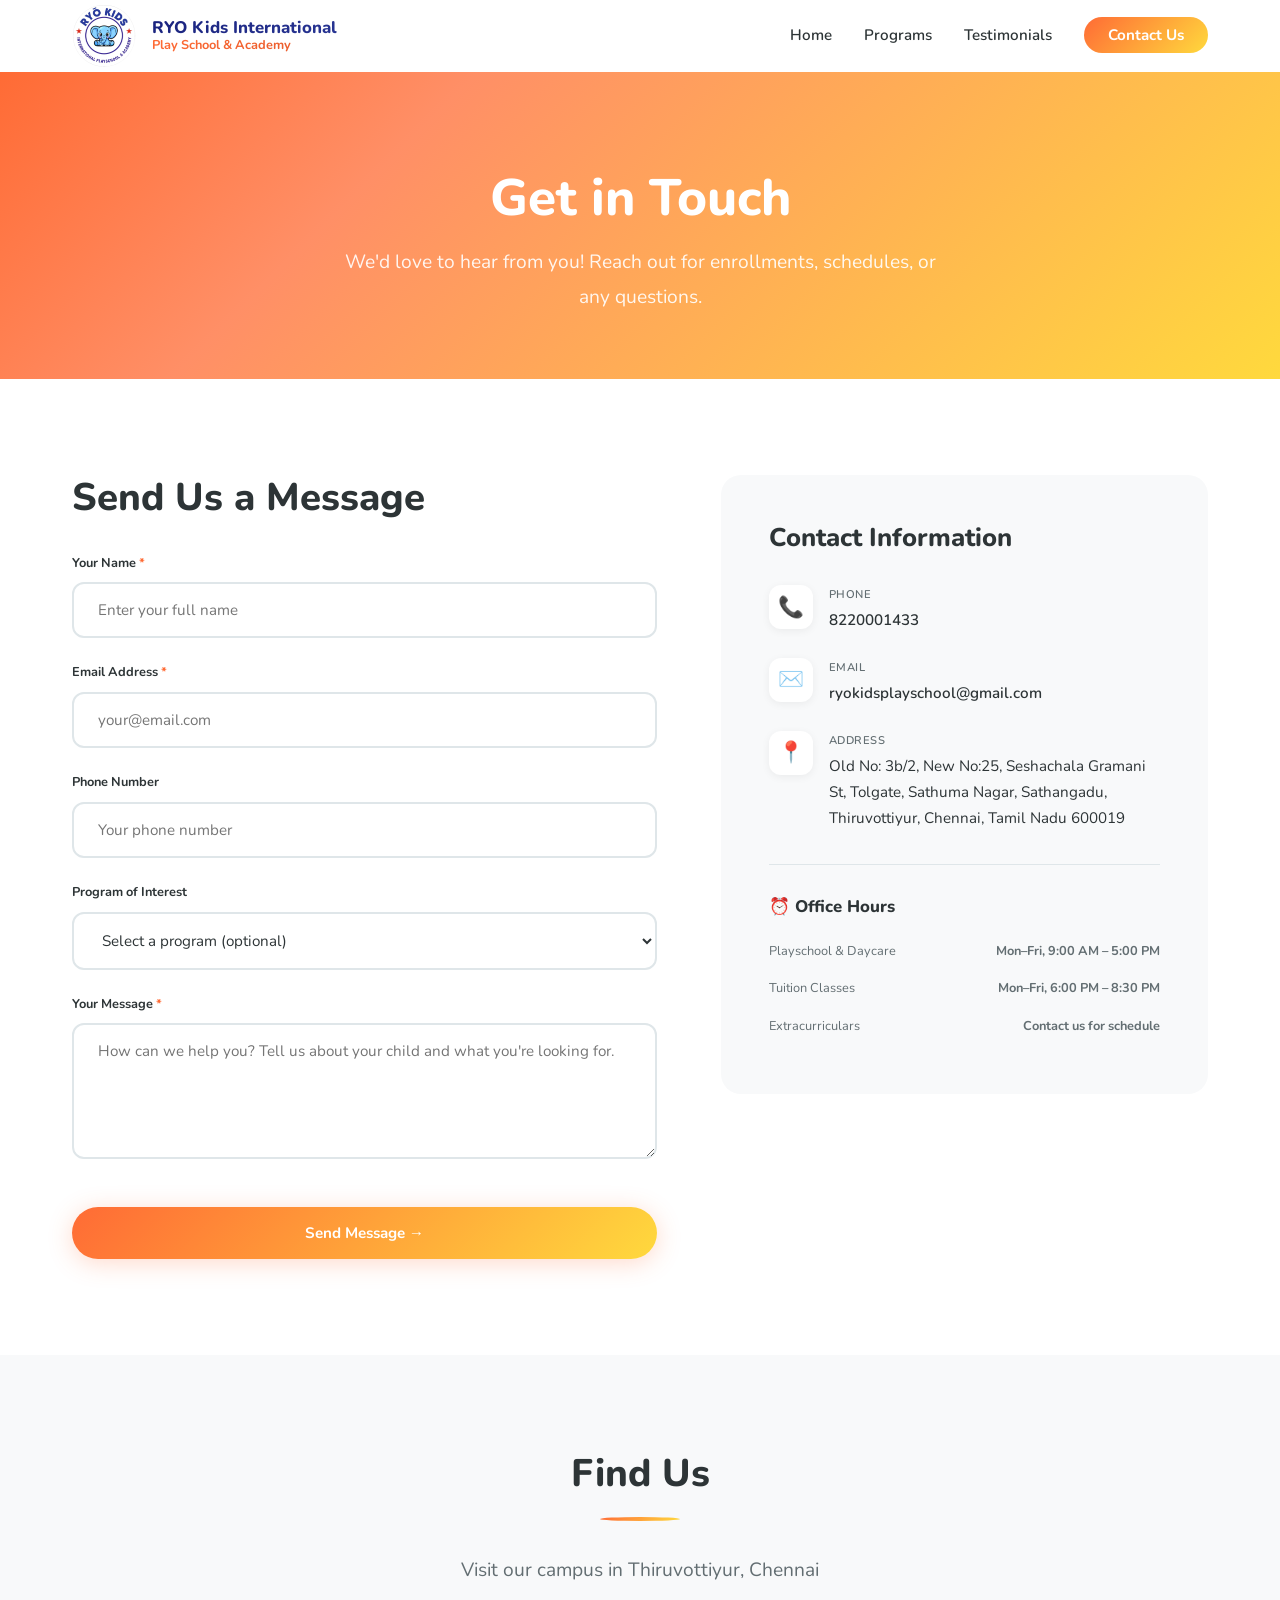
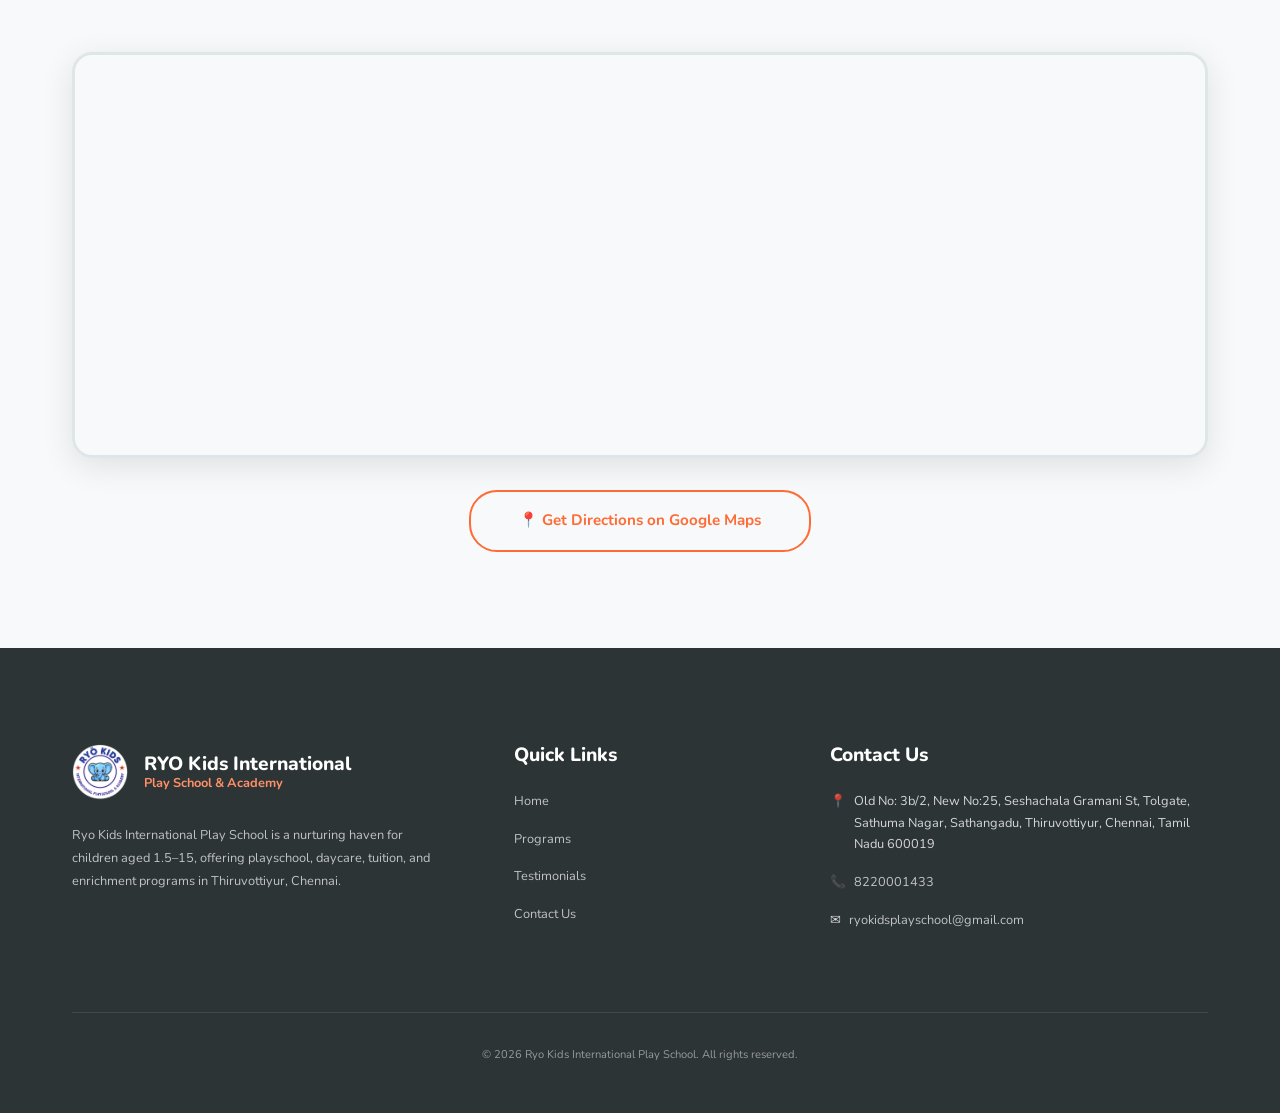
==== commit cf71ba9b: "feat: Add Google site verification, update favicon, adjust operating hours, and implement `.htaccess" ====
--- a/contact.html
+++ b/contact.html
@@ -7,6 +7,7 @@
   <meta name="description" content="Contact Ryo Kids International Play School for enrollments, fees, and schedules. Visit us at Thiruvottiyur, Chennai or call 8220001433.">
   <meta name="keywords" content="contact Ryo Kids, playschool enrollment Chennai, daycare admission Thiruvottiyur, kids program enquiry">
   <meta name="robots" content="index, follow">
+  <meta name="google-site-verification" content="6ZugREjuafzNDoORmCs0Cfgq9xU_PKyqQUPVaTfYRO0">
   <link rel="canonical" href="http://ryokidsplayschool.com/contact.html">
 
   <!-- Open Graph -->
@@ -21,7 +22,7 @@
   <link rel="preconnect" href="https://fonts.gstatic.com" crossorigin>
   <link href="https://fonts.googleapis.com/css2?family=Nunito:wght@400;600;700;800&display=swap" rel="stylesheet">
 
-  <link rel="icon" type="image/x-icon" href="images/favicon.ico">
+  <link rel="icon" type="image/png" href="images/logo.png">
   <link rel="stylesheet" href="index.css">
 
   <!-- Google reCAPTCHA -->
@@ -163,11 +164,11 @@
                 <h4>⏰ Office Hours</h4>
                 <div class="office-hours-item">
                   <span>Playschool & Daycare</span>
-                  <strong>Mon–Sat, 9:00 AM – 5:00 PM</strong>
+                  <strong>Mon–Fri, 9:00 AM – 5:00 PM</strong>
                 </div>
                 <div class="office-hours-item">
                   <span>Tuition Classes</span>
-                  <strong>Mon–Sat, 6:00 PM – 8:30 PM</strong>
+                  <strong>Mon–Fri, 6:00 PM – 8:30 PM</strong>
                 </div>
                 <div class="office-hours-item">
                   <span>Extracurriculars</span>
